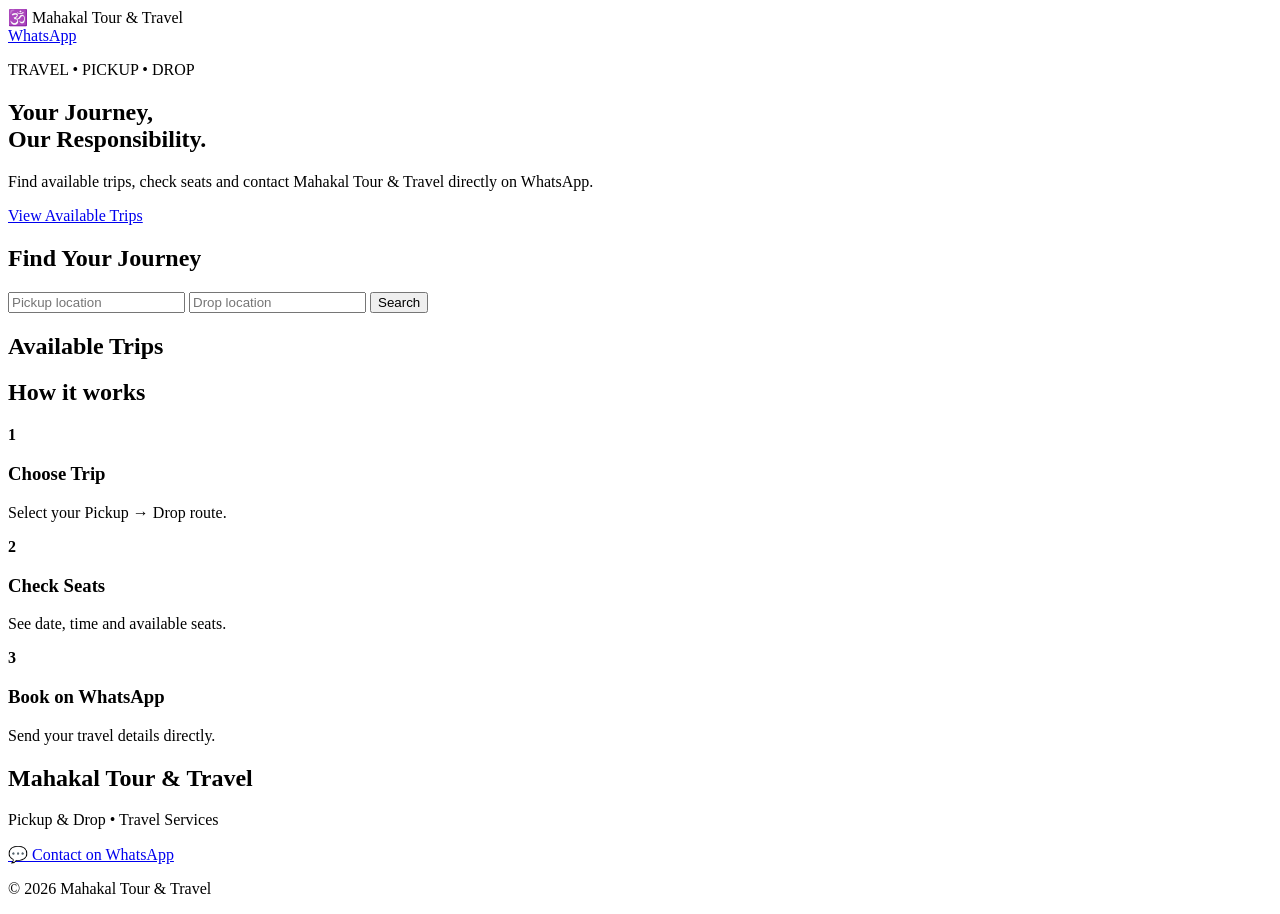
==== index.html @ b543f1b6 "Add files via upload" ====
<!DOCTYPE html>
<html lang="en">
<head>
<meta charset="UTF-8">
<meta name="viewport" content="width=device-width,initial-scale=1.0">
<title>Mahakal Tour & Travel</title>
<link rel="stylesheet" href="style.css">
</head>
<body>
<header>
  <div class="brand">🕉️ Mahakal Tour & Travel</div>
  <a class="wa small" href="https://wa.me/919630783154" target="_blank">WhatsApp</a>
</header>

<section class="hero">
  <div>
    <p class="tag">TRAVEL • PICKUP • DROP</p>
    <h1>Your Journey,<br><span>Our Responsibility.</span></h1>
    <p>Find available trips, check seats and contact Mahakal Tour & Travel directly on WhatsApp.</p>
    <a class="btn" href="#trips">View Available Trips</a>
  </div>
</section>

<section class="search">
  <h2>Find Your Journey</h2>
  <div class="grid">
    <input id="fromSearch" placeholder="Pickup location">
    <input id="toSearch" placeholder="Drop location">
    <button class="btn" onclick="filterTrips()">Search</button>
  </div>
</section>

<section id="trips" class="section">
  <div class="section-head">
    <h2>Available Trips</h2>
    <span id="tripCount"></span>
  </div>
  <div id="tripList" class="cards"></div>
</section>

<section class="how">
  <h2>How it works</h2>
  <div class="steps">
    <div><b>1</b><h3>Choose Trip</h3><p>Select your Pickup → Drop route.</p></div>
    <div><b>2</b><h3>Check Seats</h3><p>See date, time and available seats.</p></div>
    <div><b>3</b><h3>Book on WhatsApp</h3><p>Send your travel details directly.</p></div>
  </div>
</section>

<footer>
  <h2>Mahakal Tour & Travel</h2>
  <p>Pickup & Drop • Travel Services</p>
  <a class="wa" href="https://wa.me/919630783154" target="_blank">💬 Contact on WhatsApp</a>
  <p class="copy">© 2026 Mahakal Tour & Travel</p>
</footer>

<script src="script.js"></script>
</body>
</html>
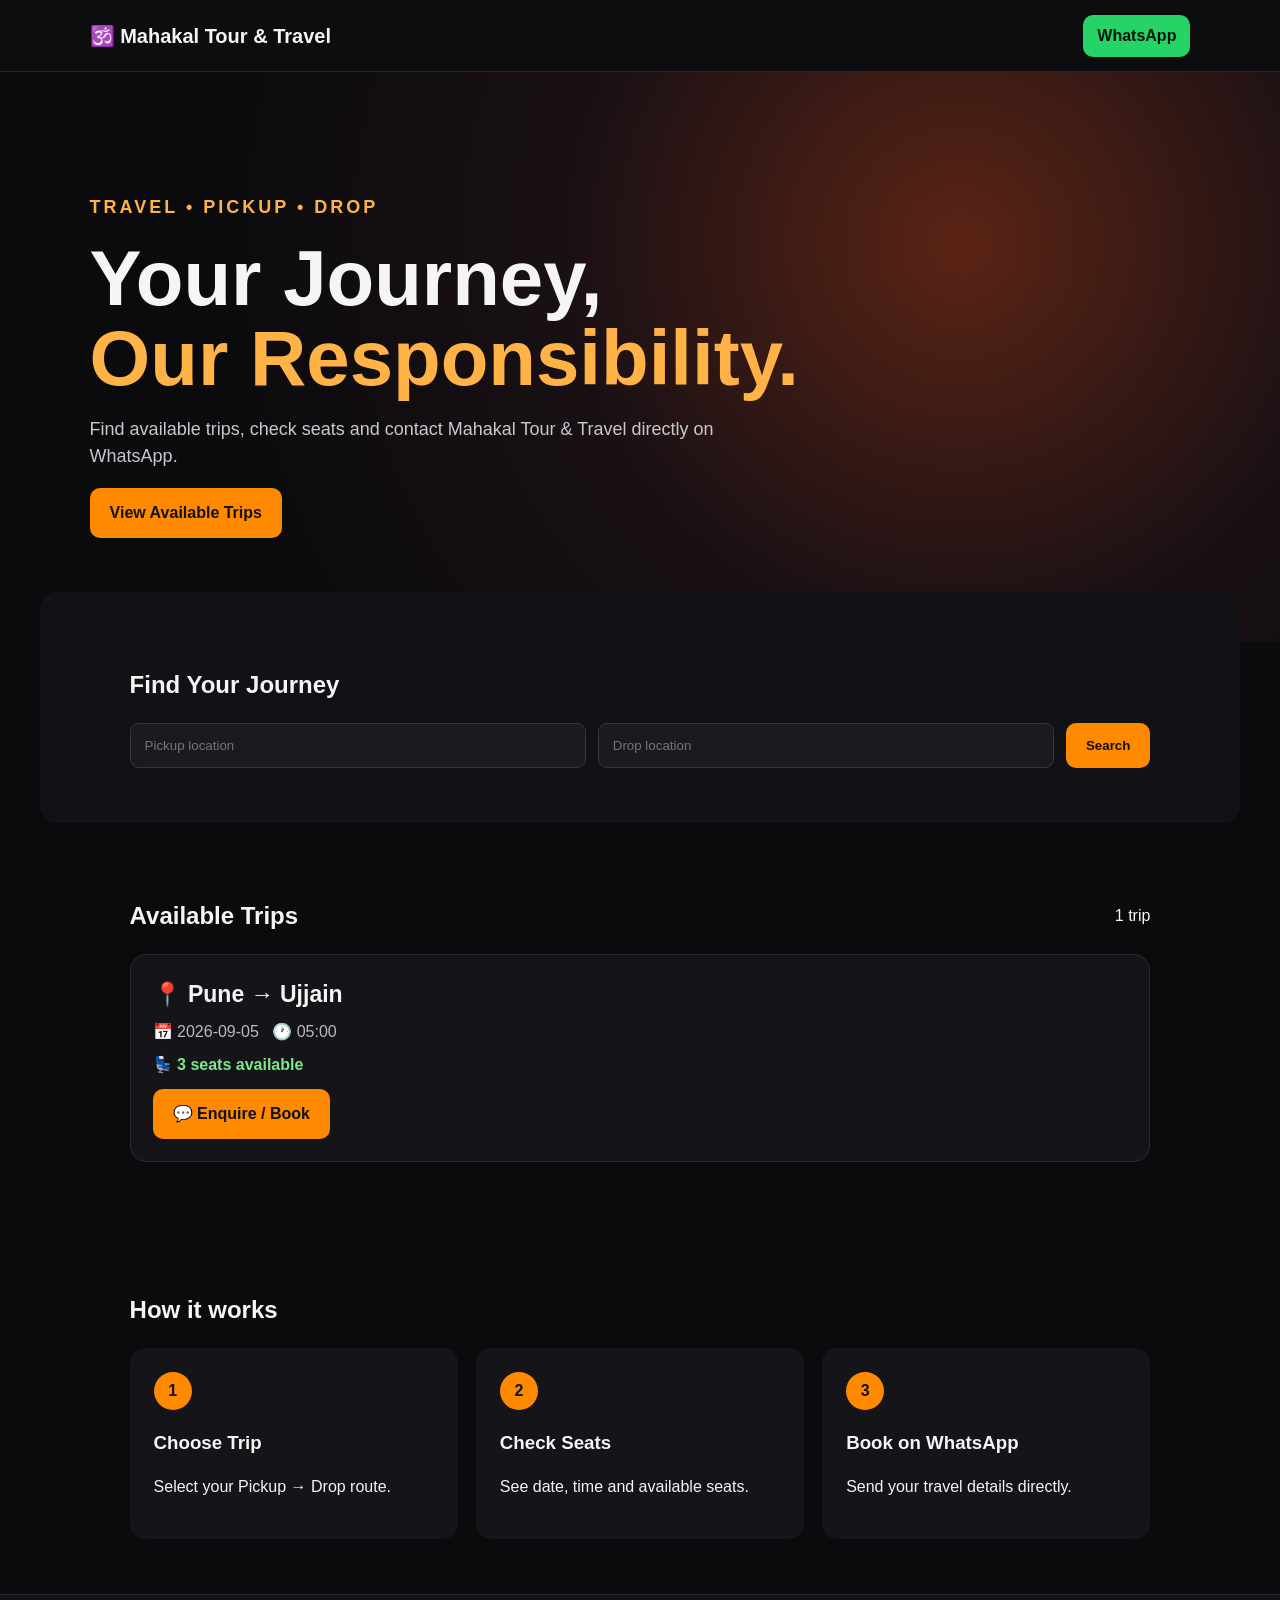
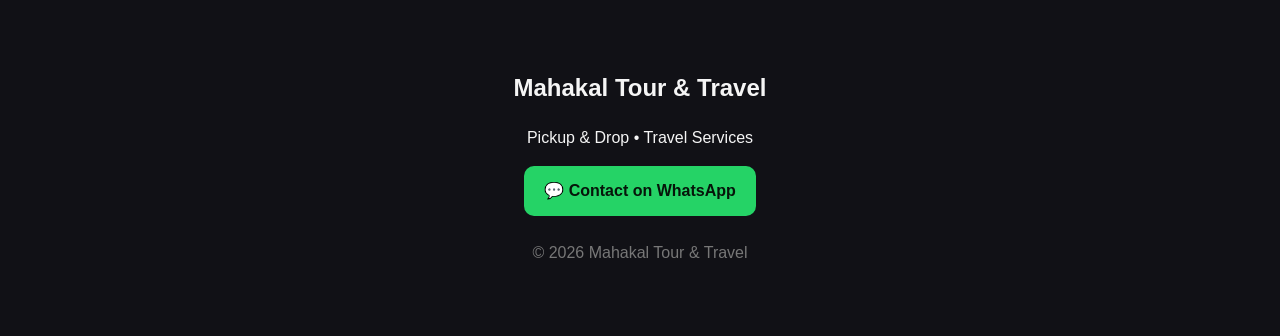
==== commit 840ee376: "Update index.html" ====
--- a/index.html
+++ b/index.html
@@ -54,6 +54,6 @@
   <p class="copy">© 2026 Mahakal Tour & Travel</p>
 </footer>
 
-<script src="script.js"></script>
+<script src="mahakal-script.js"></script>
 </body>
-</html>+</html>
--- a/style.css
+++ b/style.css
@@ -0,0 +1 @@
+*{box-sizing:border-box}body{margin:0;font-family:Arial,Helvetica,sans-serif;background:#0b0b0d;color:#f5f5f5;line-height:1.5}header{height:72px;display:flex;align-items:center;justify-content:space-between;padding:0 7%;border-bottom:1px solid #26262b;background:#0d0d10;position:sticky;top:0;z-index:5}.brand{font-weight:800;font-size:20px}.hero{min-height:570px;padding:90px 7%;display:flex;align-items:center;background:radial-gradient(circle at 75% 30%,#5b2415 0,#191014 38%,#0b0b0d 72%)}.hero h1{font-size:clamp(44px,7vw,78px);line-height:1.02;margin:12px 0}.hero h1 span{color:#ffb347}.hero p{max-width:650px;color:#c8c8cd;font-size:18px}.tag{letter-spacing:3px;color:#ffb347!important;font-weight:700}.btn,.wa{display:inline-block;background:#ff8a00;color:#111;text-decoration:none;border:0;border-radius:10px;padding:13px 20px;font-weight:800;cursor:pointer}.wa{background:#25d366;color:#06150a}.small{padding:9px 14px}.search,.section,.how,.admin{padding:55px 7%;max-width:1200px;margin:auto}.search{background:#121216;border-radius:18px;margin-top:-50px;position:relative}.grid{display:grid;grid-template-columns:1fr 1fr auto;gap:12px}.grid input,.form input{width:100%;padding:14px;border-radius:9px;border:1px solid #35353b;background:#1a1a1f;color:white}.section-head{display:flex;justify-content:space-between;align-items:center}.cards{display:grid;grid-template-columns:repeat(auto-fit,minmax(280px,1fr));gap:18px}.card{background:#151519;border:1px solid #2a2a30;border-radius:16px;padding:22px}.route{font-size:23px;font-weight:800}.meta{color:#b9b9c0;margin:9px 0}.seats{color:#7ee787;font-weight:700}.card .btn{margin-top:12px}.steps{display:grid;grid-template-columns:repeat(3,1fr);gap:18px}.steps>div{background:#151519;padding:24px;border-radius:15px}.steps b{display:grid;place-items:center;width:38px;height:38px;border-radius:50%;background:#ff8a00;color:#111}footer{text-align:center;padding:55px 7%;background:#111116;border-top:1px solid #29292f}.copy{color:#777;margin-top:25px}.form{display:grid;grid-template-columns:1fr 1fr;gap:12px;background:#151519;padding:20px;border-radius:15px;margin-bottom:35px}.form .btn{margin-top:4px}.secondary{background:#333;color:white}.notice{background:#17171c;padding:14px;border-left:4px solid #ff8a00;border-radius:8px;color:#ccc}.adminrow{display:flex;justify-content:space-between;gap:15px;align-items:center;background:#151519;padding:16px;margin:10px 0;border-radius:12px}.adminrow button{padding:8px 12px;cursor:pointer}@media(max-width:700px){header{padding:0 4%}.hero{padding:70px 5%;min-height:500px}.search,.section,.how,.admin{padding:40px 5%}.grid,.form{grid-template-columns:1fr}.steps{grid-template-columns:1fr}.brand{font-size:16px}.adminrow{align-items:flex-start;flex-direction:column}}
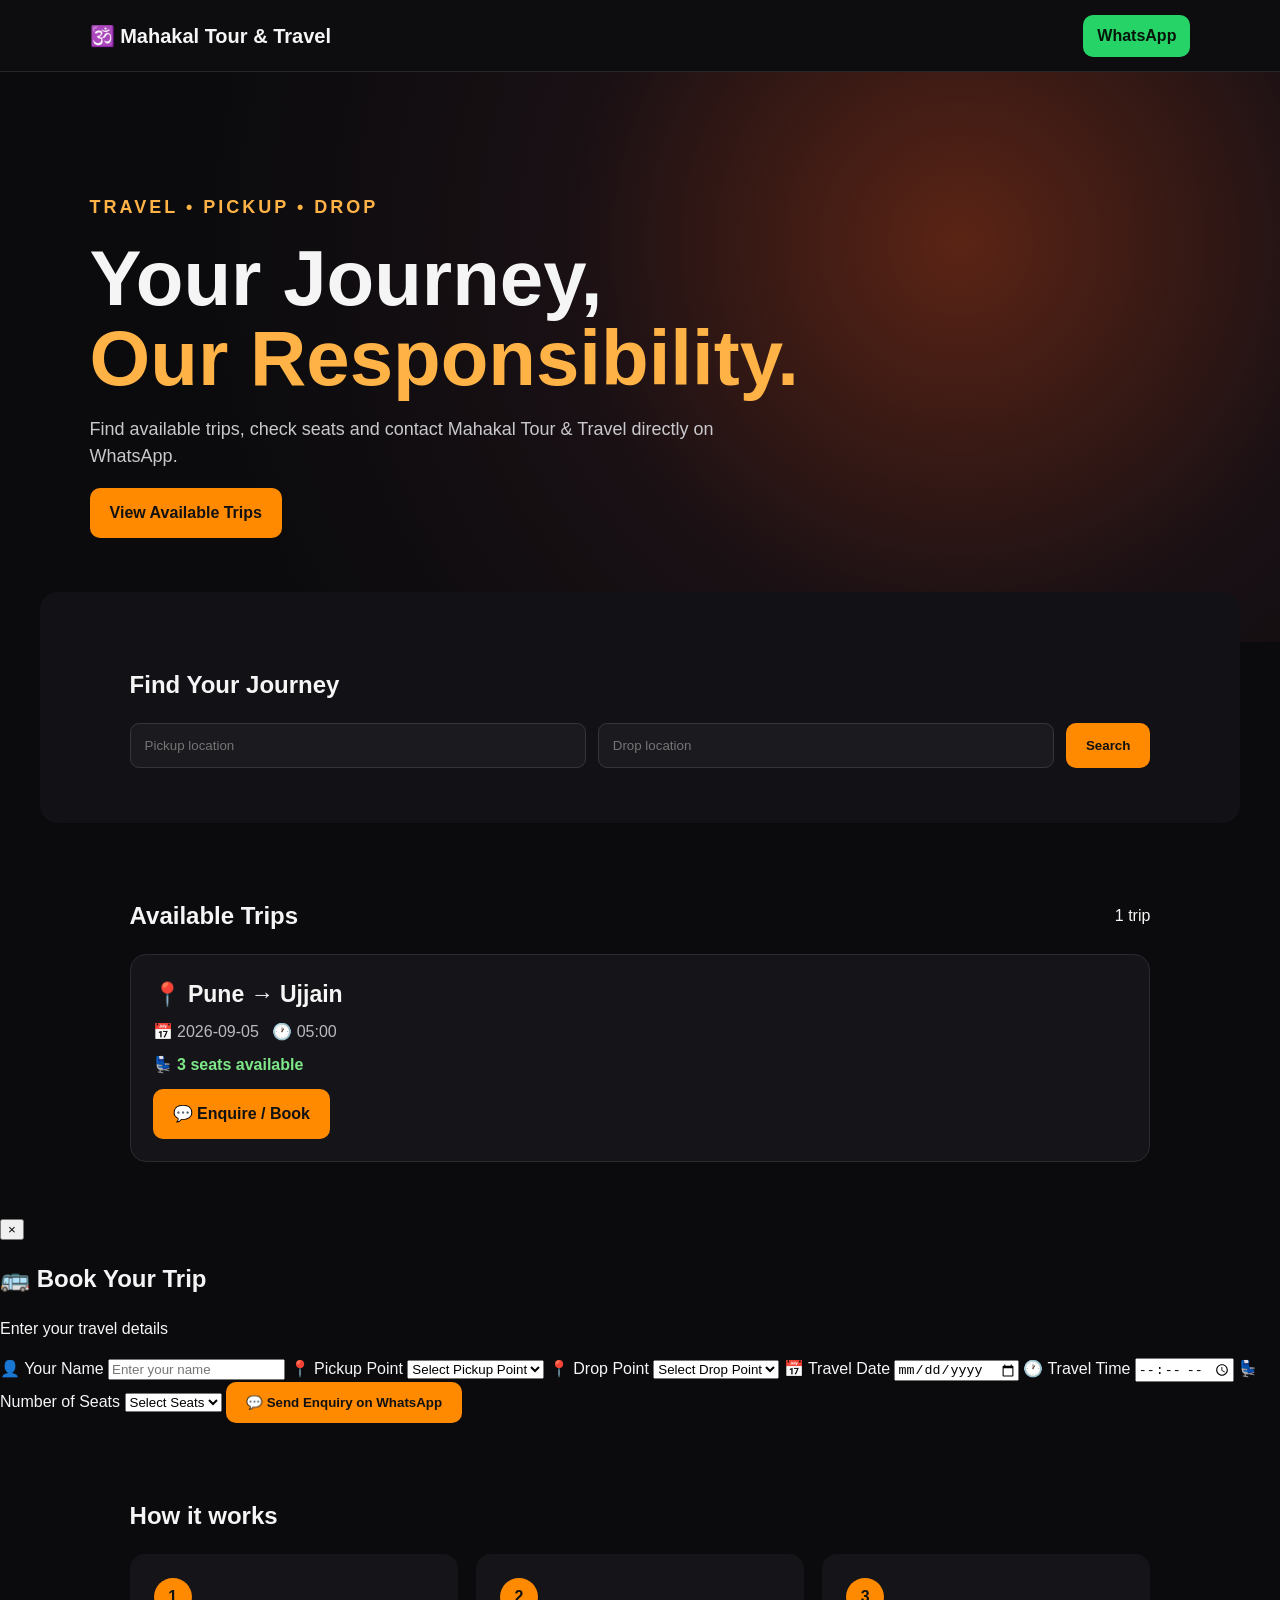
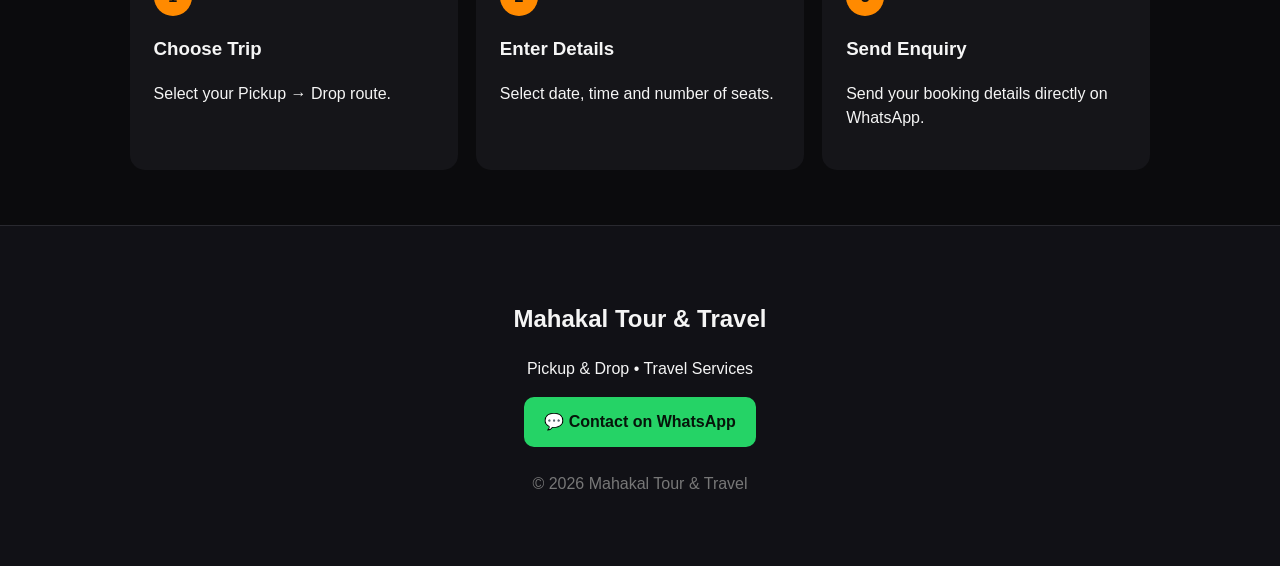
==== commit 40676b10: "Update index.html" ====
--- a/index.html
+++ b/index.html
@@ -6,10 +6,14 @@
 <title>Mahakal Tour & Travel</title>
 <link rel="stylesheet" href="style.css">
 </head>
+
 <body>
+
 <header>
   <div class="brand">🕉️ Mahakal Tour & Travel</div>
-  <a class="wa small" href="https://wa.me/919630783154" target="_blank">WhatsApp</a>
+  <a class="wa small" href="https://wa.me/919630783154" target="_blank">
+    WhatsApp
+  </a>
 </header>
 
 <section class="hero">
@@ -23,6 +27,7 @@
 
 <section class="search">
   <h2>Find Your Journey</h2>
+
   <div class="grid">
     <input id="fromSearch" placeholder="Pickup location">
     <input id="toSearch" placeholder="Drop location">
@@ -31,29 +36,109 @@
 </section>
 
 <section id="trips" class="section">
+
   <div class="section-head">
     <h2>Available Trips</h2>
     <span id="tripCount"></span>
   </div>
+
   <div id="tripList" class="cards"></div>
+
 </section>
 
+<!-- BOOKING FORM -->
+
+<div id="bookingModal" class="modal">
+
+  <div class="booking-box">
+
+    <button class="close" onclick="closeBooking()">×</button>
+
+    <h2>🚌 Book Your Trip</h2>
+    <p class="booking-subtitle">Enter your travel details</p>
+
+    <label>👤 Your Name</label>
+    <input id="bookingName" type="text" placeholder="Enter your name">
+
+    <label>📍 Pickup Point</label>
+    <select id="bookingFrom">
+      <option value="">Select Pickup Point</option>
+    </select>
+
+    <label>📍 Drop Point</label>
+    <select id="bookingTo">
+      <option value="">Select Drop Point</option>
+    </select>
+
+    <label>📅 Travel Date</label>
+    <input id="bookingDate" type="date">
+
+    <label>🕐 Travel Time</label>
+    <input id="bookingTime" type="time">
+
+    <label>💺 Number of Seats</label>
+    <select id="bookingSeats">
+      <option value="">Select Seats</option>
+      <option value="1">1 Seat</option>
+      <option value="2">2 Seats</option>
+      <option value="3">3 Seats</option>
+      <option value="4">4 Seats</option>
+      <option value="5">5 Seats</option>
+      <option value="6">6 Seats</option>
+      <option value="7">7 Seats</option>
+    </select>
+
+    <button class="btn booking-btn" onclick="sendBooking()">
+      💬 Send Enquiry on WhatsApp
+    </button>
+
+  </div>
+
+</div>
+
 <section class="how">
+
   <h2>How it works</h2>
+
   <div class="steps">
-    <div><b>1</b><h3>Choose Trip</h3><p>Select your Pickup → Drop route.</p></div>
-    <div><b>2</b><h3>Check Seats</h3><p>See date, time and available seats.</p></div>
-    <div><b>3</b><h3>Book on WhatsApp</h3><p>Send your travel details directly.</p></div>
+
+    <div>
+      <b>1</b>
+      <h3>Choose Trip</h3>
+      <p>Select your Pickup → Drop route.</p>
+    </div>
+
+    <div>
+      <b>2</b>
+      <h3>Enter Details</h3>
+      <p>Select date, time and number of seats.</p>
+    </div>
+
+    <div>
+      <b>3</b>
+      <h3>Send Enquiry</h3>
+      <p>Send your booking details directly on WhatsApp.</p>
+    </div>
+
   </div>
+
 </section>
 
 <footer>
+
   <h2>Mahakal Tour & Travel</h2>
+
   <p>Pickup & Drop • Travel Services</p>
-  <a class="wa" href="https://wa.me/919630783154" target="_blank">💬 Contact on WhatsApp</a>
+
+  <a class="wa" href="https://wa.me/919630783154" target="_blank">
+    💬 Contact on WhatsApp
+  </a>
+
   <p class="copy">© 2026 Mahakal Tour & Travel</p>
+
 </footer>
 
 <script src="mahakal-script.js"></script>
+
 </body>
 </html>
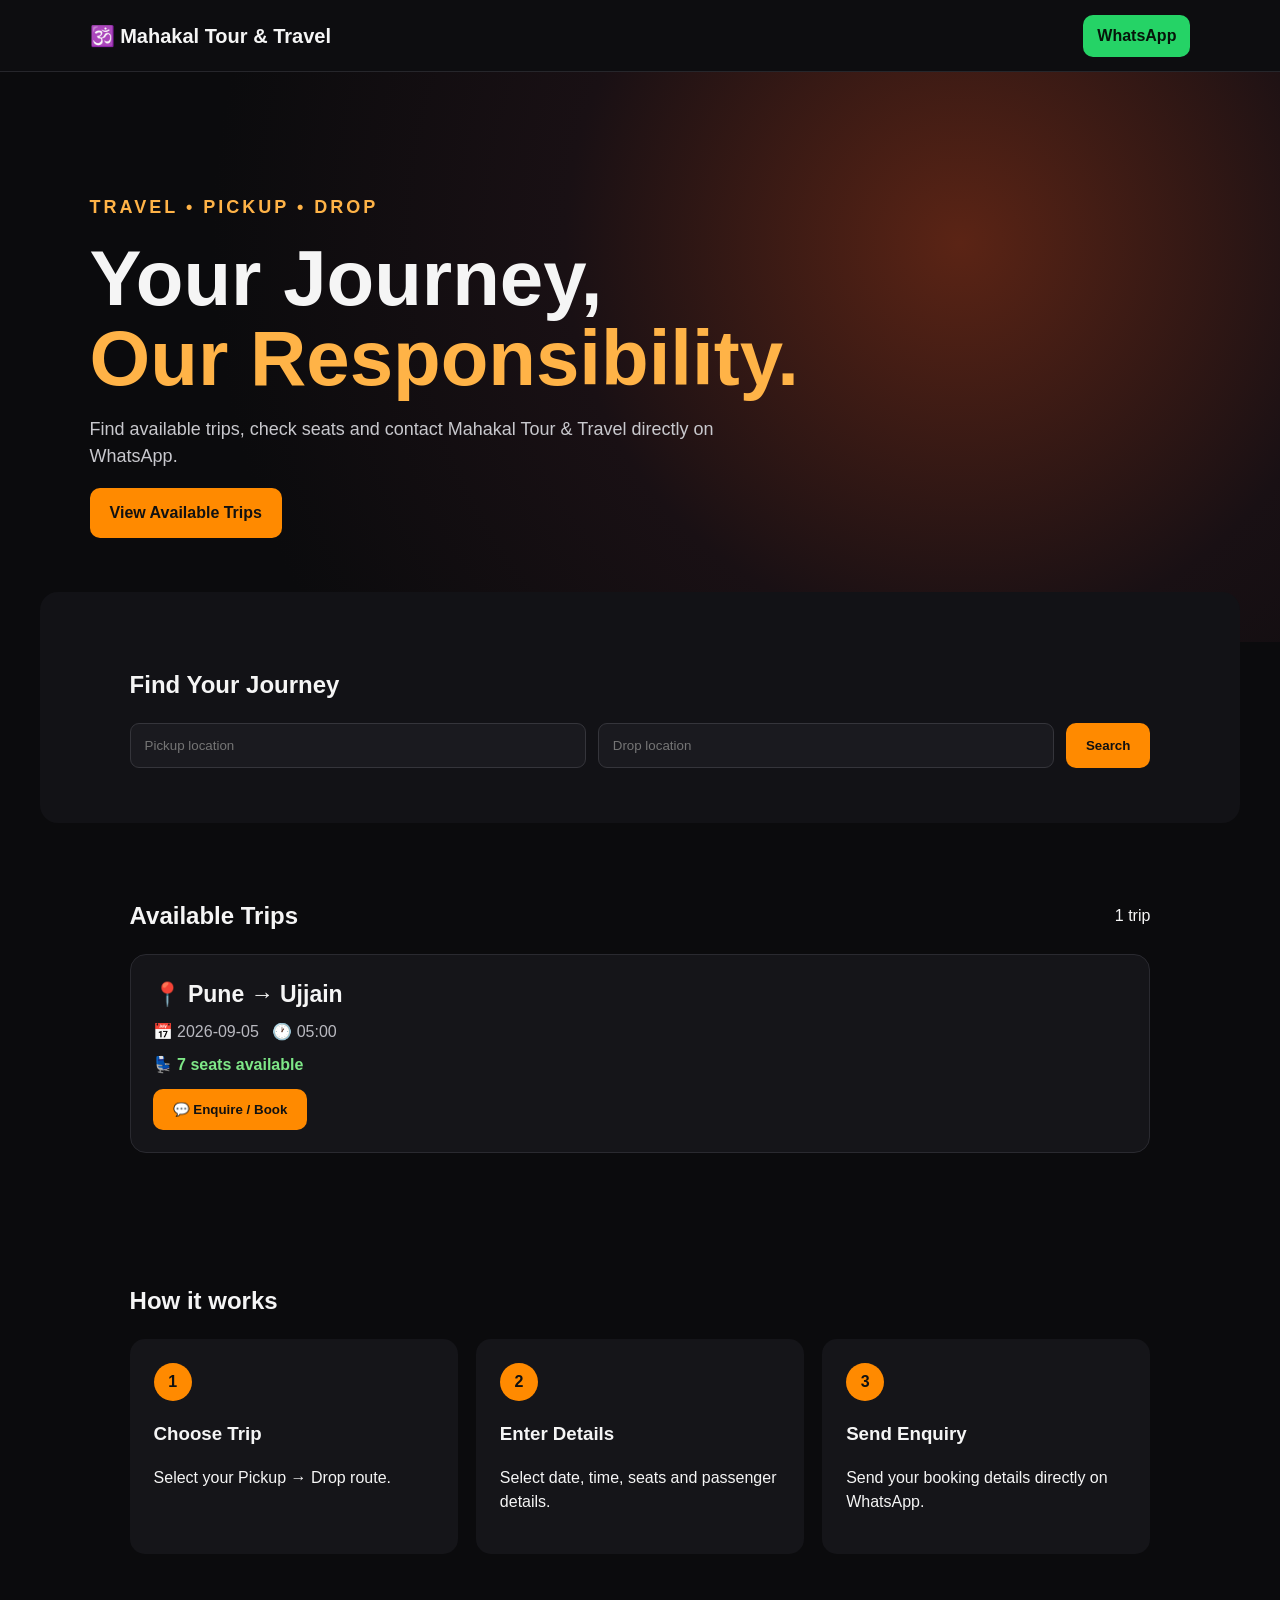
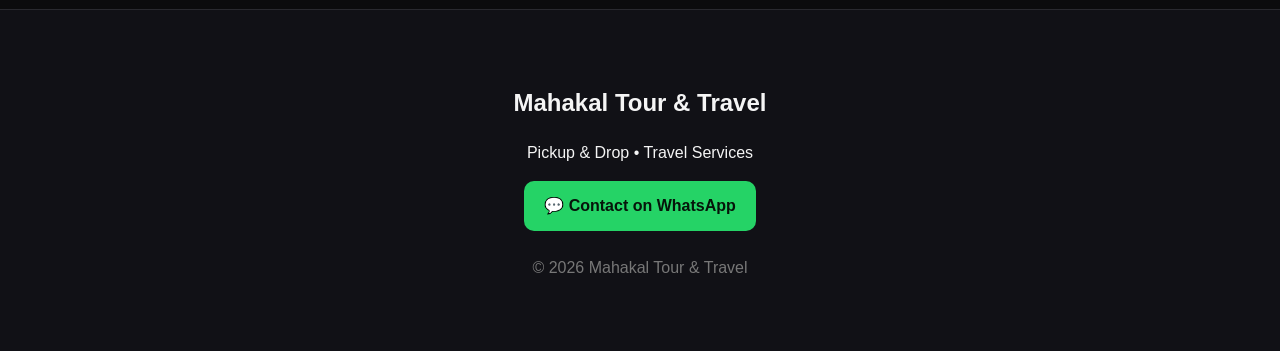
==== commit e8cccb6c: "Update index.html" ====
--- a/index.html
+++ b/index.html
@@ -11,90 +11,212 @@
 
 <header>
   <div class="brand">🕉️ Mahakal Tour & Travel</div>
-  <a class="wa small" href="https://wa.me/919630783154" target="_blank">
+
+  <a class="wa small"
+     href="https://wa.me/919630783154"
+     target="_blank">
     WhatsApp
   </a>
 </header>
 
+
 <section class="hero">
   <div>
+
     <p class="tag">TRAVEL • PICKUP • DROP</p>
-    <h1>Your Journey,<br><span>Our Responsibility.</span></h1>
-    <p>Find available trips, check seats and contact Mahakal Tour & Travel directly on WhatsApp.</p>
-    <a class="btn" href="#trips">View Available Trips</a>
-  </div>
-</section>
+
+    <h1>
+      Your Journey,<br>
+      <span>Our Responsibility.</span>
+    </h1>
+
+    <p>
+      Find available trips, check seats and contact
+      Mahakal Tour & Travel directly on WhatsApp.
+    </p>
+
+    <a class="btn" href="#trips">
+      View Available Trips
+    </a>
+
+  </div>
+</section>
+
 
 <section class="search">
+
   <h2>Find Your Journey</h2>
 
   <div class="grid">
-    <input id="fromSearch" placeholder="Pickup location">
-    <input id="toSearch" placeholder="Drop location">
-    <button class="btn" onclick="filterTrips()">Search</button>
-  </div>
-</section>
+
+    <input
+      id="fromSearch"
+      placeholder="Pickup location"
+    >
+
+    <input
+      id="toSearch"
+      placeholder="Drop location"
+    >
+
+    <button
+      class="btn"
+      onclick="filterTrips()">
+      Search
+    </button>
+
+  </div>
+
+</section>
+
 
 <section id="trips" class="section">
 
   <div class="section-head">
+
     <h2>Available Trips</h2>
+
     <span id="tripCount"></span>
+
   </div>
 
   <div id="tripList" class="cards"></div>
 
 </section>
 
+
+<!-- ========================= -->
 <!-- BOOKING FORM -->
+<!-- ========================= -->
 
 <div id="bookingModal" class="modal">
 
   <div class="booking-box">
 
-    <button class="close" onclick="closeBooking()">×</button>
+    <button
+      class="close"
+      onclick="closeBooking()">
+      ×
+    </button>
 
     <h2>🚌 Book Your Trip</h2>
-    <p class="booking-subtitle">Enter your travel details</p>
-
-    <label>👤 Your Name</label>
-    <input id="bookingName" type="text" placeholder="Enter your name">
-
-    <label>📍 Pickup Point</label>
+
+    <p class="booking-subtitle">
+      Enter your travel details
+    </p>
+
+
+    <!-- NAME -->
+
+    <label>
+      👤 Passenger Name
+    </label>
+
+    <input
+      id="bookingName"
+      type="text"
+      placeholder="Enter your name"
+    >
+
+
+    <!-- MOBILE -->
+
+    <label>
+      📱 Passenger Mobile Number
+    </label>
+
+    <input
+      id="bookingPhone"
+      type="tel"
+      inputmode="numeric"
+      maxlength="10"
+      placeholder="Enter 10 digit mobile number"
+    >
+
+
+    <!-- PICKUP -->
+
+    <label>
+      📍 Pickup Point
+    </label>
+
     <select id="bookingFrom">
-      <option value="">Select Pickup Point</option>
+
+      <option value="">
+        Select Pickup Point
+      </option>
+
     </select>
 
-    <label>📍 Drop Point</label>
+
+    <!-- DROP -->
+
+    <label>
+      📍 Drop Point
+    </label>
+
     <select id="bookingTo">
-      <option value="">Select Drop Point</option>
+
+      <option value="">
+        Select Drop Point
+      </option>
+
     </select>
 
-    <label>📅 Travel Date</label>
-    <input id="bookingDate" type="date">
-
-    <label>🕐 Travel Time</label>
-    <input id="bookingTime" type="time">
-
-    <label>💺 Number of Seats</label>
+
+    <!-- DATE -->
+
+    <label>
+      📅 Travel Date
+    </label>
+
+    <input
+      id="bookingDate"
+      type="date"
+    >
+
+
+    <!-- TIME -->
+
+    <label>
+      🕐 Travel Time
+    </label>
+
+    <input
+      id="bookingTime"
+      type="time"
+    >
+
+
+    <!-- SEATS -->
+
+    <label>
+      💺 Number of Seats
+    </label>
+
     <select id="bookingSeats">
-      <option value="">Select Seats</option>
-      <option value="1">1 Seat</option>
-      <option value="2">2 Seats</option>
-      <option value="3">3 Seats</option>
-      <option value="4">4 Seats</option>
-      <option value="5">5 Seats</option>
-      <option value="6">6 Seats</option>
-      <option value="7">7 Seats</option>
+
+      <option value="">
+        Select Seats
+      </option>
+
     </select>
 
-    <button class="btn booking-btn" onclick="sendBooking()">
-      💬 Send Enquiry on WhatsApp
+
+    <!-- BOOK -->
+
+    <button
+      class="btn booking-btn"
+      onclick="sendBooking()">
+
+      💬 Send Booking Enquiry
+
     </button>
 
   </div>
 
 </div>
+
 
 <section class="how">
 
@@ -105,38 +227,59 @@
     <div>
       <b>1</b>
       <h3>Choose Trip</h3>
-      <p>Select your Pickup → Drop route.</p>
+      <p>
+        Select your Pickup → Drop route.
+      </p>
     </div>
+
 
     <div>
       <b>2</b>
       <h3>Enter Details</h3>
-      <p>Select date, time and number of seats.</p>
+      <p>
+        Select date, time, seats and passenger details.
+      </p>
     </div>
+
 
     <div>
       <b>3</b>
       <h3>Send Enquiry</h3>
-      <p>Send your booking details directly on WhatsApp.</p>
+      <p>
+        Send your booking details directly on WhatsApp.
+      </p>
     </div>
 
   </div>
 
 </section>
 
+
 <footer>
 
-  <h2>Mahakal Tour & Travel</h2>
-
-  <p>Pickup & Drop • Travel Services</p>
-
-  <a class="wa" href="https://wa.me/919630783154" target="_blank">
+  <h2>
+    Mahakal Tour & Travel
+  </h2>
+
+  <p>
+    Pickup & Drop • Travel Services
+  </p>
+
+  <a
+    class="wa"
+    href="https://wa.me/919630783154"
+    target="_blank">
+
     💬 Contact on WhatsApp
+
   </a>
 
-  <p class="copy">© 2026 Mahakal Tour & Travel</p>
+  <p class="copy">
+    © 2026 Mahakal Tour & Travel
+  </p>
 
 </footer>
+
 
 <script src="mahakal-script.js"></script>
 
--- a/style.css
+++ b/style.css
@@ -1 +1,356 @@
-*{box-sizing:border-box}body{margin:0;font-family:Arial,Helvetica,sans-serif;background:#0b0b0d;color:#f5f5f5;line-height:1.5}header{height:72px;display:flex;align-items:center;justify-content:space-between;padding:0 7%;border-bottom:1px solid #26262b;background:#0d0d10;position:sticky;top:0;z-index:5}.brand{font-weight:800;font-size:20px}.hero{min-height:570px;padding:90px 7%;display:flex;align-items:center;background:radial-gradient(circle at 75% 30%,#5b2415 0,#191014 38%,#0b0b0d 72%)}.hero h1{font-size:clamp(44px,7vw,78px);line-height:1.02;margin:12px 0}.hero h1 span{color:#ffb347}.hero p{max-width:650px;color:#c8c8cd;font-size:18px}.tag{letter-spacing:3px;color:#ffb347!important;font-weight:700}.btn,.wa{display:inline-block;background:#ff8a00;color:#111;text-decoration:none;border:0;border-radius:10px;padding:13px 20px;font-weight:800;cursor:pointer}.wa{background:#25d366;color:#06150a}.small{padding:9px 14px}.search,.section,.how,.admin{padding:55px 7%;max-width:1200px;margin:auto}.search{background:#121216;border-radius:18px;margin-top:-50px;position:relative}.grid{display:grid;grid-template-columns:1fr 1fr auto;gap:12px}.grid input,.form input{width:100%;padding:14px;border-radius:9px;border:1px solid #35353b;background:#1a1a1f;color:white}.section-head{display:flex;justify-content:space-between;align-items:center}.cards{display:grid;grid-template-columns:repeat(auto-fit,minmax(280px,1fr));gap:18px}.card{background:#151519;border:1px solid #2a2a30;border-radius:16px;padding:22px}.route{font-size:23px;font-weight:800}.meta{color:#b9b9c0;margin:9px 0}.seats{color:#7ee787;font-weight:700}.card .btn{margin-top:12px}.steps{display:grid;grid-template-columns:repeat(3,1fr);gap:18px}.steps>div{background:#151519;padding:24px;border-radius:15px}.steps b{display:grid;place-items:center;width:38px;height:38px;border-radius:50%;background:#ff8a00;color:#111}footer{text-align:center;padding:55px 7%;background:#111116;border-top:1px solid #29292f}.copy{color:#777;margin-top:25px}.form{display:grid;grid-template-columns:1fr 1fr;gap:12px;background:#151519;padding:20px;border-radius:15px;margin-bottom:35px}.form .btn{margin-top:4px}.secondary{background:#333;color:white}.notice{background:#17171c;padding:14px;border-left:4px solid #ff8a00;border-radius:8px;color:#ccc}.adminrow{display:flex;justify-content:space-between;gap:15px;align-items:center;background:#151519;padding:16px;margin:10px 0;border-radius:12px}.adminrow button{padding:8px 12px;cursor:pointer}@media(max-width:700px){header{padding:0 4%}.hero{padding:70px 5%;min-height:500px}.search,.section,.how,.admin{padding:40px 5%}.grid,.form{grid-template-columns:1fr}.steps{grid-template-columns:1fr}.brand{font-size:16px}.adminrow{align-items:flex-start;flex-direction:column}}+*{box-sizing:border-box}
+
+body{
+  margin:0;
+  font-family:Arial,Helvetica,sans-serif;
+  background:#0b0b0d;
+  color:#f5f5f5;
+  line-height:1.5
+}
+
+header{
+  height:72px;
+  display:flex;
+  align-items:center;
+  justify-content:space-between;
+  padding:0 7%;
+  border-bottom:1px solid #26262b;
+  background:#0d0d10;
+  position:sticky;
+  top:0;
+  z-index:5
+}
+
+.brand{
+  font-weight:800;
+  font-size:20px
+}
+
+.hero{
+  min-height:570px;
+  padding:90px 7%;
+  display:flex;
+  align-items:center;
+  background:radial-gradient(circle at 75% 30%,#5b2415 0,#191014 38%,#0b0b0d 72%)
+}
+
+.hero h1{
+  font-size:clamp(44px,7vw,78px);
+  line-height:1.02;
+  margin:12px 0
+}
+
+.hero h1 span{
+  color:#ffb347
+}
+
+.hero p{
+  max-width:650px;
+  color:#c8c8cd;
+  font-size:18px
+}
+
+.tag{
+  letter-spacing:3px;
+  color:#ffb347!important;
+  font-weight:700
+}
+
+.btn,.wa{
+  display:inline-block;
+  background:#ff8a00;
+  color:#111;
+  text-decoration:none;
+  border:0;
+  border-radius:10px;
+  padding:13px 20px;
+  font-weight:800;
+  cursor:pointer
+}
+
+.wa{
+  background:#25d366;
+  color:#06150a
+}
+
+.small{
+  padding:9px 14px
+}
+
+.search,.section,.how,.admin{
+  padding:55px 7%;
+  max-width:1200px;
+  margin:auto
+}
+
+.search{
+  background:#121216;
+  border-radius:18px;
+  margin-top:-50px;
+  position:relative
+}
+
+.grid{
+  display:grid;
+  grid-template-columns:1fr 1fr auto;
+  gap:12px
+}
+
+.grid input,.form input{
+  width:100%;
+  padding:14px;
+  border-radius:9px;
+  border:1px solid #35353b;
+  background:#1a1a1f;
+  color:white
+}
+
+.section-head{
+  display:flex;
+  justify-content:space-between;
+  align-items:center
+}
+
+.cards{
+  display:grid;
+  grid-template-columns:repeat(auto-fit,minmax(280px,1fr));
+  gap:18px
+}
+
+.card{
+  background:#151519;
+  border:1px solid #2a2a30;
+  border-radius:16px;
+  padding:22px
+}
+
+.route{
+  font-size:23px;
+  font-weight:800
+}
+
+.meta{
+  color:#b9b9c0;
+  margin:9px 0
+}
+
+.seats{
+  color:#7ee787;
+  font-weight:700
+}
+
+.card .btn{
+  margin-top:12px
+}
+
+.steps{
+  display:grid;
+  grid-template-columns:repeat(3,1fr);
+  gap:18px
+}
+
+.steps>div{
+  background:#151519;
+  padding:24px;
+  border-radius:15px
+}
+
+.steps b{
+  display:grid;
+  place-items:center;
+  width:38px;
+  height:38px;
+  border-radius:50%;
+  background:#ff8a00;
+  color:#111
+}
+
+footer{
+  text-align:center;
+  padding:55px 7%;
+  background:#111116;
+  border-top:1px solid #29292f
+}
+
+.copy{
+  color:#777;
+  margin-top:25px
+}
+
+.form{
+  display:grid;
+  grid-template-columns:1fr 1fr;
+  gap:12px;
+  background:#151519;
+  padding:20px;
+  border-radius:15px;
+  margin-bottom:35px
+}
+
+.form .btn{
+  margin-top:4px
+}
+
+.secondary{
+  background:#333;
+  color:white
+}
+
+.notice{
+  background:#17171c;
+  padding:14px;
+  border-left:4px solid #ff8a00;
+  border-radius:8px;
+  color:#ccc
+}
+
+.adminrow{
+  display:flex;
+  justify-content:space-between;
+  gap:15px;
+  align-items:center;
+  background:#151519;
+  padding:16px;
+  margin:10px 0;
+  border-radius:12px
+}
+
+.adminrow button{
+  padding:8px 12px;
+  cursor:pointer
+}
+
+
+/* ============================= */
+/* BOOKING FORM */
+/* ============================= */
+
+.modal{
+  display:none;
+  position:fixed;
+  z-index:9999;
+  left:0;
+  top:0;
+  width:100%;
+  height:100%;
+  background:rgba(0,0,0,0.78);
+  align-items:center;
+  justify-content:center;
+  padding:15px
+}
+
+.booking-box{
+  background:#151519;
+  color:#f5f5f5;
+  width:100%;
+  max-width:450px;
+  max-height:90vh;
+  overflow-y:auto;
+  border:1px solid #303038;
+  border-radius:18px;
+  padding:25px;
+  box-shadow:0 15px 50px rgba(0,0,0,0.5);
+  position:relative
+}
+
+.booking-box h2{
+  margin-top:0;
+  color:#ffb347
+}
+
+.booking-subtitle{
+  color:#b9b9c0;
+  margin-bottom:20px
+}
+
+.booking-box label{
+  display:block;
+  margin-top:14px;
+  margin-bottom:6px;
+  font-weight:bold
+}
+
+.booking-box input,
+.booking-box select{
+  width:100%;
+  padding:13px;
+  border:1px solid #35353b;
+  border-radius:9px;
+  background:#1a1a1f;
+  color:white;
+  box-sizing:border-box;
+  font-size:16px
+}
+
+.booking-box input:focus,
+.booking-box select:focus{
+  outline:none;
+  border-color:#ff8a00
+}
+
+.booking-btn{
+  width:100%;
+  margin-top:22px;
+  border:none;
+  font-size:16px
+}
+
+.close{
+  position:absolute;
+  right:15px;
+  top:8px;
+  border:none;
+  background:none;
+  color:white;
+  font-size:32px;
+  cursor:pointer;
+  line-height:1
+}
+
+.close:hover{
+  color:#ff8a00
+}
+
+
+/* ============================= */
+/* MOBILE */
+/* ============================= */
+
+@media(max-width:700px){
+
+  header{
+    padding:0 4%
+  }
+
+  .hero{
+    padding:70px 5%;
+    min-height:500px
+  }
+
+  .search,.section,.how,.admin{
+    padding:40px 5%
+  }
+
+  .grid,.form{
+    grid-template-columns:1fr
+  }
+
+  .steps{
+    grid-template-columns:1fr
+  }
+
+  .brand{
+    font-size:16px
+  }
+
+  .adminrow{
+    align-items:flex-start;
+    flex-direction:column
+  }
+
+  .booking-box{
+    padding:20px;
+    max-height:92vh
+  }
+
+}
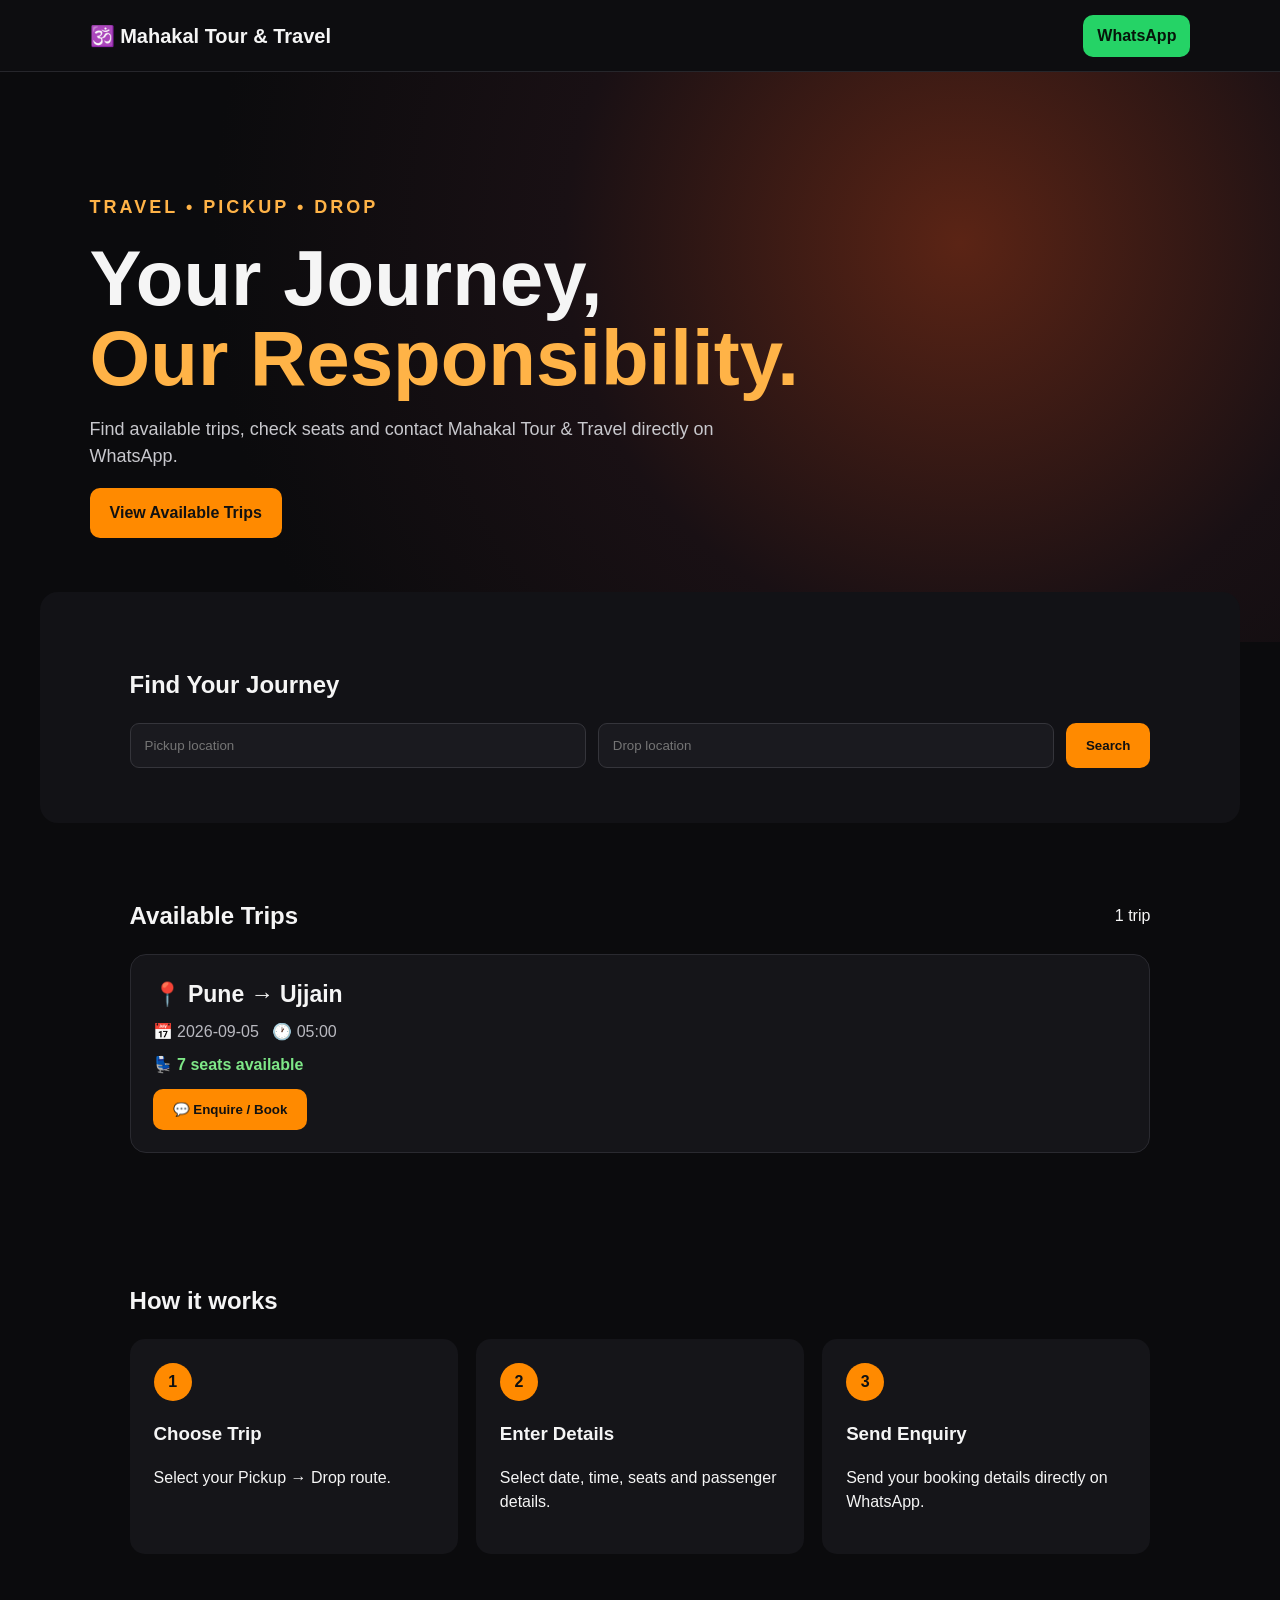
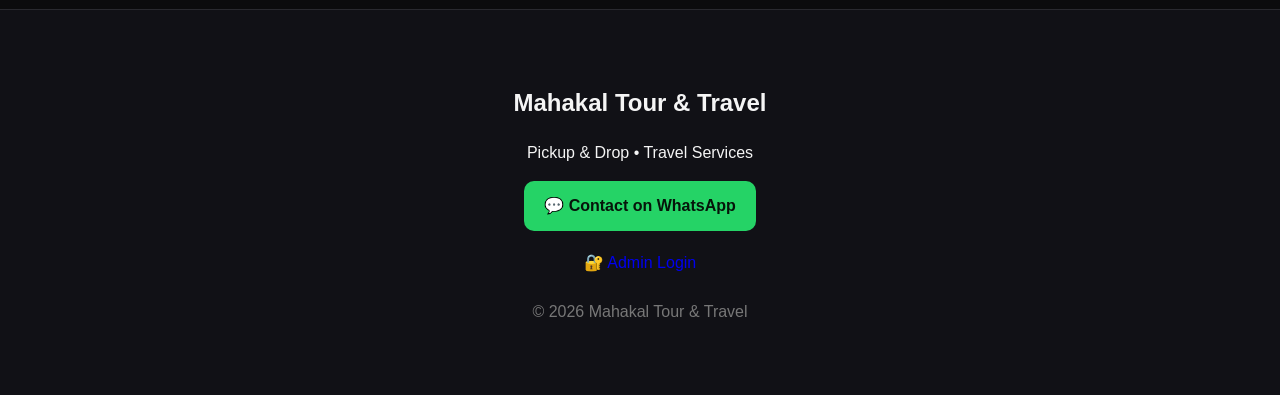
==== commit 205593b5: "Update index.html" ====
--- a/index.html
+++ b/index.html
@@ -6,282 +6,71 @@
 <title>Mahakal Tour & Travel</title>
 <link rel="stylesheet" href="style.css">
 </head>
-
 <body>
-
 <header>
-  <div class="brand">🕉️ Mahakal Tour & Travel</div>
-
-  <a class="wa small"
-     href="https://wa.me/919630783154"
-     target="_blank">
-    WhatsApp
-  </a>
+<div class="brand">🕉️ Mahakal Tour & Travel</div>
+<a class="wa small" href="https://wa.me/919630783154" target="_blank">WhatsApp</a>
 </header>
-
-
 <section class="hero">
-  <div>
-
-    <p class="tag">TRAVEL • PICKUP • DROP</p>
-
-    <h1>
-      Your Journey,<br>
-      <span>Our Responsibility.</span>
-    </h1>
-
-    <p>
-      Find available trips, check seats and contact
-      Mahakal Tour & Travel directly on WhatsApp.
-    </p>
-
-    <a class="btn" href="#trips">
-      View Available Trips
-    </a>
-
-  </div>
+<div>
+<p class="tag">TRAVEL • PICKUP • DROP</p>
+<h1>Your Journey,<br><span>Our Responsibility.</span></h1>
+<p>Find available trips, check seats and contact Mahakal Tour & Travel directly on WhatsApp.</p>
+<a class="btn" href="#trips">View Available Trips</a>
+</div>
 </section>
-
-
 <section class="search">
-
-  <h2>Find Your Journey</h2>
-
-  <div class="grid">
-
-    <input
-      id="fromSearch"
-      placeholder="Pickup location"
-    >
-
-    <input
-      id="toSearch"
-      placeholder="Drop location"
-    >
-
-    <button
-      class="btn"
-      onclick="filterTrips()">
-      Search
-    </button>
-
-  </div>
-
+<h2>Find Your Journey</h2>
+<div class="grid">
+<input id="fromSearch" placeholder="Pickup location">
+<input id="toSearch" placeholder="Drop location">
+<button class="btn" onclick="filterTrips()">Search</button>
+</div>
 </section>
-
-
 <section id="trips" class="section">
-
-  <div class="section-head">
-
-    <h2>Available Trips</h2>
-
-    <span id="tripCount"></span>
-
-  </div>
-
-  <div id="tripList" class="cards"></div>
-
+<div class="section-head">
+<h2>Available Trips</h2>
+<span id="tripCount"></span>
+</div>
+<div id="tripList" class="cards"></div>
 </section>
-
-
-<!-- ========================= -->
-<!-- BOOKING FORM -->
-<!-- ========================= -->
-
 <div id="bookingModal" class="modal">
-
-  <div class="booking-box">
-
-    <button
-      class="close"
-      onclick="closeBooking()">
-      ×
-    </button>
-
-    <h2>🚌 Book Your Trip</h2>
-
-    <p class="booking-subtitle">
-      Enter your travel details
-    </p>
-
-
-    <!-- NAME -->
-
-    <label>
-      👤 Passenger Name
-    </label>
-
-    <input
-      id="bookingName"
-      type="text"
-      placeholder="Enter your name"
-    >
-
-
-    <!-- MOBILE -->
-
-    <label>
-      📱 Passenger Mobile Number
-    </label>
-
-    <input
-      id="bookingPhone"
-      type="tel"
-      inputmode="numeric"
-      maxlength="10"
-      placeholder="Enter 10 digit mobile number"
-    >
-
-
-    <!-- PICKUP -->
-
-    <label>
-      📍 Pickup Point
-    </label>
-
-    <select id="bookingFrom">
-
-      <option value="">
-        Select Pickup Point
-      </option>
-
-    </select>
-
-
-    <!-- DROP -->
-
-    <label>
-      📍 Drop Point
-    </label>
-
-    <select id="bookingTo">
-
-      <option value="">
-        Select Drop Point
-      </option>
-
-    </select>
-
-
-    <!-- DATE -->
-
-    <label>
-      📅 Travel Date
-    </label>
-
-    <input
-      id="bookingDate"
-      type="date"
-    >
-
-
-    <!-- TIME -->
-
-    <label>
-      🕐 Travel Time
-    </label>
-
-    <input
-      id="bookingTime"
-      type="time"
-    >
-
-
-    <!-- SEATS -->
-
-    <label>
-      💺 Number of Seats
-    </label>
-
-    <select id="bookingSeats">
-
-      <option value="">
-        Select Seats
-      </option>
-
-    </select>
-
-
-    <!-- BOOK -->
-
-    <button
-      class="btn booking-btn"
-      onclick="sendBooking()">
-
-      💬 Send Booking Enquiry
-
-    </button>
-
-  </div>
-
+<div class="booking-box">
+<button class="close" onclick="closeBooking()">×</button>
+<h2>🚌 Book Your Trip</h2>
+<p class="booking-subtitle">Enter your travel details</p>
+<label>👤 Passenger Name</label>
+<input id="bookingName" type="text" placeholder="Enter your name">
+<label>📱 Passenger Mobile Number</label>
+<input id="bookingPhone" type="tel" inputmode="numeric" maxlength="10" placeholder="Enter 10 digit mobile number">
+<label>📍 Pickup Point</label>
+<select id="bookingFrom"><option value="">Select Pickup Point</option></select>
+<label>📍 Drop Point</label>
+<select id="bookingTo"><option value="">Select Drop Point</option></select>
+<label>📅 Travel Date</label>
+<input id="bookingDate" type="date">
+<label>🕐 Travel Time</label>
+<input id="bookingTime" type="time">
+<label>💺 Number of Seats</label>
+<select id="bookingSeats"><option value="">Select Seats</option></select>
+<button class="btn booking-btn" onclick="sendBooking()">💬 Send Booking Enquiry</button>
 </div>
-
-
+</div>
 <section class="how">
-
-  <h2>How it works</h2>
-
-  <div class="steps">
-
-    <div>
-      <b>1</b>
-      <h3>Choose Trip</h3>
-      <p>
-        Select your Pickup → Drop route.
-      </p>
-    </div>
-
-
-    <div>
-      <b>2</b>
-      <h3>Enter Details</h3>
-      <p>
-        Select date, time, seats and passenger details.
-      </p>
-    </div>
-
-
-    <div>
-      <b>3</b>
-      <h3>Send Enquiry</h3>
-      <p>
-        Send your booking details directly on WhatsApp.
-      </p>
-    </div>
-
-  </div>
-
+<h2>How it works</h2>
+<div class="steps">
+<div><b>1</b><h3>Choose Trip</h3><p>Select your Pickup → Drop route.</p></div>
+<div><b>2</b><h3>Enter Details</h3><p>Select date, time, seats and passenger details.</p></div>
+<div><b>3</b><h3>Send Enquiry</h3><p>Send your booking details directly on WhatsApp.</p></div>
+</div>
 </section>
-
-
 <footer>
-
-  <h2>
-    Mahakal Tour & Travel
-  </h2>
-
-  <p>
-    Pickup & Drop • Travel Services
-  </p>
-
-  <a
-    class="wa"
-    href="https://wa.me/919630783154"
-    target="_blank">
-
-    💬 Contact on WhatsApp
-
-  </a>
-
-  <p class="copy">
-    © 2026 Mahakal Tour & Travel
-  </p>
-
+<h2>Mahakal Tour & Travel</h2>
+<p>Pickup & Drop • Travel Services</p>
+<a class="wa" href="https://wa.me/919630783154" target="_blank">💬 Contact on WhatsApp</a>
+<p style="margin-top:20px;"><a href="admin.html" style="text-decoration:none;">🔐 Admin Login</a></p>
+<p class="copy">© 2026 Mahakal Tour & Travel</p>
 </footer>
-
-
 <script src="mahakal-script.js"></script>
-
 </body>
 </html>
--- a/style.css
+++ b/style.css
@@ -1,356 +1,485 @@
 *{box-sizing:border-box}
 
 body{
-  margin:0;
-  font-family:Arial,Helvetica,sans-serif;
-  background:#0b0b0d;
-  color:#f5f5f5;
-  line-height:1.5
+margin:0;
+font-family:Arial,Helvetica,sans-serif;
+background:#0b0b0d;
+color:#f5f5f5;
+line-height:1.5
 }
 
 header{
-  height:72px;
-  display:flex;
-  align-items:center;
-  justify-content:space-between;
-  padding:0 7%;
-  border-bottom:1px solid #26262b;
-  background:#0d0d10;
-  position:sticky;
-  top:0;
-  z-index:5
+height:72px;
+display:flex;
+align-items:center;
+justify-content:space-between;
+padding:0 7%;
+border-bottom:1px solid #26262b;
+background:#0d0d10;
+position:sticky;
+top:0;
+z-index:5
 }
 
 .brand{
-  font-weight:800;
-  font-size:20px
+font-weight:800;
+font-size:20px
 }
 
 .hero{
-  min-height:570px;
-  padding:90px 7%;
-  display:flex;
-  align-items:center;
-  background:radial-gradient(circle at 75% 30%,#5b2415 0,#191014 38%,#0b0b0d 72%)
+min-height:570px;
+padding:90px 7%;
+display:flex;
+align-items:center;
+background:radial-gradient(circle at 75% 30%,#5b2415 0,#191014 38%,#0b0b0d 72%)
 }
 
 .hero h1{
-  font-size:clamp(44px,7vw,78px);
-  line-height:1.02;
-  margin:12px 0
+font-size:clamp(44px,7vw,78px);
+line-height:1.02;
+margin:12px 0
 }
 
 .hero h1 span{
-  color:#ffb347
+color:#ffb347
 }
 
 .hero p{
-  max-width:650px;
-  color:#c8c8cd;
-  font-size:18px
+max-width:650px;
+color:#c8c8cd;
+font-size:18px
 }
 
 .tag{
-  letter-spacing:3px;
-  color:#ffb347!important;
-  font-weight:700
+letter-spacing:3px;
+color:#ffb347!important;
+font-weight:700
 }
 
 .btn,.wa{
-  display:inline-block;
-  background:#ff8a00;
-  color:#111;
-  text-decoration:none;
-  border:0;
-  border-radius:10px;
-  padding:13px 20px;
-  font-weight:800;
-  cursor:pointer
+display:inline-block;
+background:#ff8a00;
+color:#111;
+text-decoration:none;
+border:0;
+border-radius:10px;
+padding:13px 20px;
+font-weight:800;
+cursor:pointer
 }
 
 .wa{
-  background:#25d366;
-  color:#06150a
+background:#25d366;
+color:#06150a
 }
 
 .small{
-  padding:9px 14px
+padding:9px 14px
 }
 
 .search,.section,.how,.admin{
-  padding:55px 7%;
-  max-width:1200px;
-  margin:auto
+padding:55px 7%;
+max-width:1200px;
+margin:auto
 }
 
 .search{
-  background:#121216;
-  border-radius:18px;
-  margin-top:-50px;
-  position:relative
+background:#121216;
+border-radius:18px;
+margin-top:-50px;
+position:relative
 }
 
 .grid{
-  display:grid;
-  grid-template-columns:1fr 1fr auto;
-  gap:12px
+display:grid;
+grid-template-columns:1fr 1fr auto;
+gap:12px
 }
 
 .grid input,.form input{
-  width:100%;
-  padding:14px;
-  border-radius:9px;
-  border:1px solid #35353b;
-  background:#1a1a1f;
-  color:white
+width:100%;
+padding:14px;
+border-radius:9px;
+border:1px solid #35353b;
+background:#1a1a1f;
+color:white
 }
 
 .section-head{
-  display:flex;
-  justify-content:space-between;
-  align-items:center
+display:flex;
+justify-content:space-between;
+align-items:center
 }
 
 .cards{
-  display:grid;
-  grid-template-columns:repeat(auto-fit,minmax(280px,1fr));
-  gap:18px
+display:grid;
+grid-template-columns:repeat(auto-fit,minmax(280px,1fr));
+gap:18px
 }
 
 .card{
-  background:#151519;
-  border:1px solid #2a2a30;
-  border-radius:16px;
-  padding:22px
+background:#151519;
+border:1px solid #2a2a30;
+border-radius:16px;
+padding:22px
 }
 
 .route{
-  font-size:23px;
-  font-weight:800
+font-size:23px;
+font-weight:800
 }
 
 .meta{
-  color:#b9b9c0;
-  margin:9px 0
+color:#b9b9c0;
+margin:9px 0
 }
 
 .seats{
-  color:#7ee787;
-  font-weight:700
+color:#7ee787;
+font-weight:700
 }
 
 .card .btn{
-  margin-top:12px
+margin-top:12px
 }
 
 .steps{
-  display:grid;
-  grid-template-columns:repeat(3,1fr);
-  gap:18px
+display:grid;
+grid-template-columns:repeat(3,1fr);
+gap:18px
 }
 
 .steps>div{
-  background:#151519;
-  padding:24px;
-  border-radius:15px
+background:#151519;
+padding:24px;
+border-radius:15px
 }
 
 .steps b{
-  display:grid;
-  place-items:center;
-  width:38px;
-  height:38px;
-  border-radius:50%;
-  background:#ff8a00;
-  color:#111
+display:grid;
+place-items:center;
+width:38px;
+height:38px;
+border-radius:50%;
+background:#ff8a00;
+color:#111
 }
 
 footer{
-  text-align:center;
-  padding:55px 7%;
-  background:#111116;
-  border-top:1px solid #29292f
+text-align:center;
+padding:55px 7%;
+background:#111116;
+border-top:1px solid #29292f
 }
 
 .copy{
-  color:#777;
-  margin-top:25px
+color:#777;
+margin-top:25px
 }
 
 .form{
-  display:grid;
-  grid-template-columns:1fr 1fr;
-  gap:12px;
-  background:#151519;
-  padding:20px;
-  border-radius:15px;
-  margin-bottom:35px
+display:grid;
+grid-template-columns:1fr 1fr;
+gap:12px;
+background:#151519;
+padding:20px;
+border-radius:15px;
+margin-bottom:35px
 }
 
 .form .btn{
-  margin-top:4px
+margin-top:4px
 }
 
 .secondary{
-  background:#333;
-  color:white
+background:#333;
+color:white
 }
 
 .notice{
-  background:#17171c;
-  padding:14px;
-  border-left:4px solid #ff8a00;
-  border-radius:8px;
-  color:#ccc
+background:#17171c;
+padding:14px;
+border-left:4px solid #ff8a00;
+border-radius:8px;
+color:#ccc
 }
 
 .adminrow{
-  display:flex;
-  justify-content:space-between;
-  gap:15px;
-  align-items:center;
-  background:#151519;
-  padding:16px;
-  margin:10px 0;
-  border-radius:12px
+display:flex;
+justify-content:space-between;
+gap:15px;
+align-items:center;
+background:#151519;
+padding:16px;
+margin:10px 0;
+border-radius:12px
 }
 
 .adminrow button{
-  padding:8px 12px;
-  cursor:pointer
-}
-
-
-/* ============================= */
-/* BOOKING FORM */
-/* ============================= */
+padding:8px 12px;
+cursor:pointer;
+border:0;
+border-radius:8px;
+background:#333;
+color:white
+}
+
+.adminrow button:hover{
+background:#ff8a00;
+color:#111
+}
+
+
+/* =========================
+BOOKING FORM
+========================= */
 
 .modal{
-  display:none;
-  position:fixed;
-  z-index:9999;
-  left:0;
-  top:0;
-  width:100%;
-  height:100%;
-  background:rgba(0,0,0,0.78);
-  align-items:center;
-  justify-content:center;
-  padding:15px
+display:none;
+position:fixed;
+z-index:9999;
+left:0;
+top:0;
+width:100%;
+height:100%;
+background:rgba(0,0,0,0.78);
+align-items:center;
+justify-content:center;
+padding:15px
 }
 
 .booking-box{
-  background:#151519;
-  color:#f5f5f5;
-  width:100%;
-  max-width:450px;
-  max-height:90vh;
-  overflow-y:auto;
-  border:1px solid #303038;
-  border-radius:18px;
-  padding:25px;
-  box-shadow:0 15px 50px rgba(0,0,0,0.5);
-  position:relative
+background:#151519;
+color:#f5f5f5;
+width:100%;
+max-width:450px;
+max-height:90vh;
+overflow-y:auto;
+border:1px solid #303038;
+border-radius:18px;
+padding:25px;
+box-shadow:0 15px 50px rgba(0,0,0,0.5);
+position:relative
 }
 
 .booking-box h2{
-  margin-top:0;
-  color:#ffb347
+margin-top:0;
+color:#ffb347
 }
 
 .booking-subtitle{
-  color:#b9b9c0;
-  margin-bottom:20px
+color:#b9b9c0;
+margin-bottom:20px
 }
 
 .booking-box label{
-  display:block;
-  margin-top:14px;
-  margin-bottom:6px;
-  font-weight:bold
+display:block;
+margin-top:14px;
+margin-bottom:6px;
+font-weight:bold
 }
 
 .booking-box input,
 .booking-box select{
-  width:100%;
-  padding:13px;
-  border:1px solid #35353b;
-  border-radius:9px;
-  background:#1a1a1f;
-  color:white;
-  box-sizing:border-box;
-  font-size:16px
+width:100%;
+padding:13px;
+border:1px solid #35353b;
+border-radius:9px;
+background:#1a1a1f;
+color:white;
+box-sizing:border-box;
+font-size:16px
 }
 
 .booking-box input:focus,
 .booking-box select:focus{
-  outline:none;
-  border-color:#ff8a00
+outline:none;
+border-color:#ff8a00
 }
 
 .booking-btn{
-  width:100%;
-  margin-top:22px;
-  border:none;
-  font-size:16px
+width:100%;
+margin-top:22px;
+border:none;
+font-size:16px
 }
 
 .close{
-  position:absolute;
-  right:15px;
-  top:8px;
-  border:none;
-  background:none;
-  color:white;
-  font-size:32px;
-  cursor:pointer;
-  line-height:1
+position:absolute;
+right:15px;
+top:8px;
+border:none;
+background:none;
+color:white;
+font-size:32px;
+cursor:pointer;
+line-height:1
 }
 
 .close:hover{
-  color:#ff8a00
-}
-
-
-/* ============================= */
-/* MOBILE */
-/* ============================= */
+color:#ff8a00
+}
+
+
+/* =========================
+ADMIN LOGIN
+========================= */
+
+.admin-login{
+min-height:calc(100vh - 72px);
+display:flex;
+align-items:center;
+justify-content:center;
+padding:30px 5%
+}
+
+.login-card{
+width:100%;
+max-width:420px;
+background:#151519;
+border:1px solid #2a2a30;
+border-radius:18px;
+padding:30px;
+text-align:center;
+box-shadow:0 15px 50px rgba(0,0,0,0.4)
+}
+
+.login-card h1{
+margin-top:0;
+color:#ffb347
+}
+
+.login-card p{
+color:#b9b9c0
+}
+
+.login-card input{
+width:100%;
+padding:14px;
+margin:8px 0;
+border-radius:9px;
+border:1px solid #35353b;
+background:#1a1a1f;
+color:white;
+box-sizing:border-box;
+font-size:16px
+}
+
+.login-card input:focus{
+outline:none;
+border-color:#ff8a00
+}
+
+.login-card .btn{
+width:100%;
+margin-top:12px
+}
+
+.login-error{
+color:#ff6b6b!important;
+min-height:20px
+}
+
+
+/* =========================
+ADMIN DASHBOARD
+========================= */
+
+.admin-top{
+display:flex;
+justify-content:space-between;
+align-items:center;
+gap:20px;
+margin-bottom:25px
+}
+
+.admin-top p{
+color:#b9b9c0
+}
+
+.admin-stats{
+display:grid;
+grid-template-columns:repeat(2,1fr);
+gap:18px;
+margin:25px 0
+}
+
+.stat-card{
+background:#151519;
+border:1px solid #2a2a30;
+border-radius:16px;
+padding:22px;
+display:flex;
+flex-direction:column;
+gap:5px
+}
+
+.stat-card span{
+font-size:25px
+}
+
+.stat-card b{
+font-size:30px;
+color:#ffb347
+}
+
+.stat-card small{
+color:#b9b9c0
+}
+
+
+/* =========================
+MOBILE
+========================= */
 
 @media(max-width:700px){
 
-  header{
-    padding:0 4%
-  }
-
-  .hero{
-    padding:70px 5%;
-    min-height:500px
-  }
-
-  .search,.section,.how,.admin{
-    padding:40px 5%
-  }
-
-  .grid,.form{
-    grid-template-columns:1fr
-  }
-
-  .steps{
-    grid-template-columns:1fr
-  }
-
-  .brand{
-    font-size:16px
-  }
-
-  .adminrow{
-    align-items:flex-start;
-    flex-direction:column
-  }
-
-  .booking-box{
-    padding:20px;
-    max-height:92vh
-  }
-
-}
+header{
+padding:0 4%
+}
+
+.hero{
+padding:70px 5%;
+min-height:500px
+}
+
+.search,.section,.how,.admin{
+padding:40px 5%
+}
+
+.grid,.form{
+grid-template-columns:1fr
+}
+
+.steps{
+grid-template-columns:1fr
+}
+
+.brand{
+font-size:16px
+}
+
+.adminrow{
+align-items:flex-start;
+flex-direction:column
+}
+
+.admin-top{
+align-items:flex-start;
+flex-direction:column
+}
+
+.admin-stats{
+grid-template-columns:1fr
+}
+
+.login-card{
+padding:22px
+}
+
+.booking-box{
+padding:20px;
+max-height:92vh
+}
+
+}
